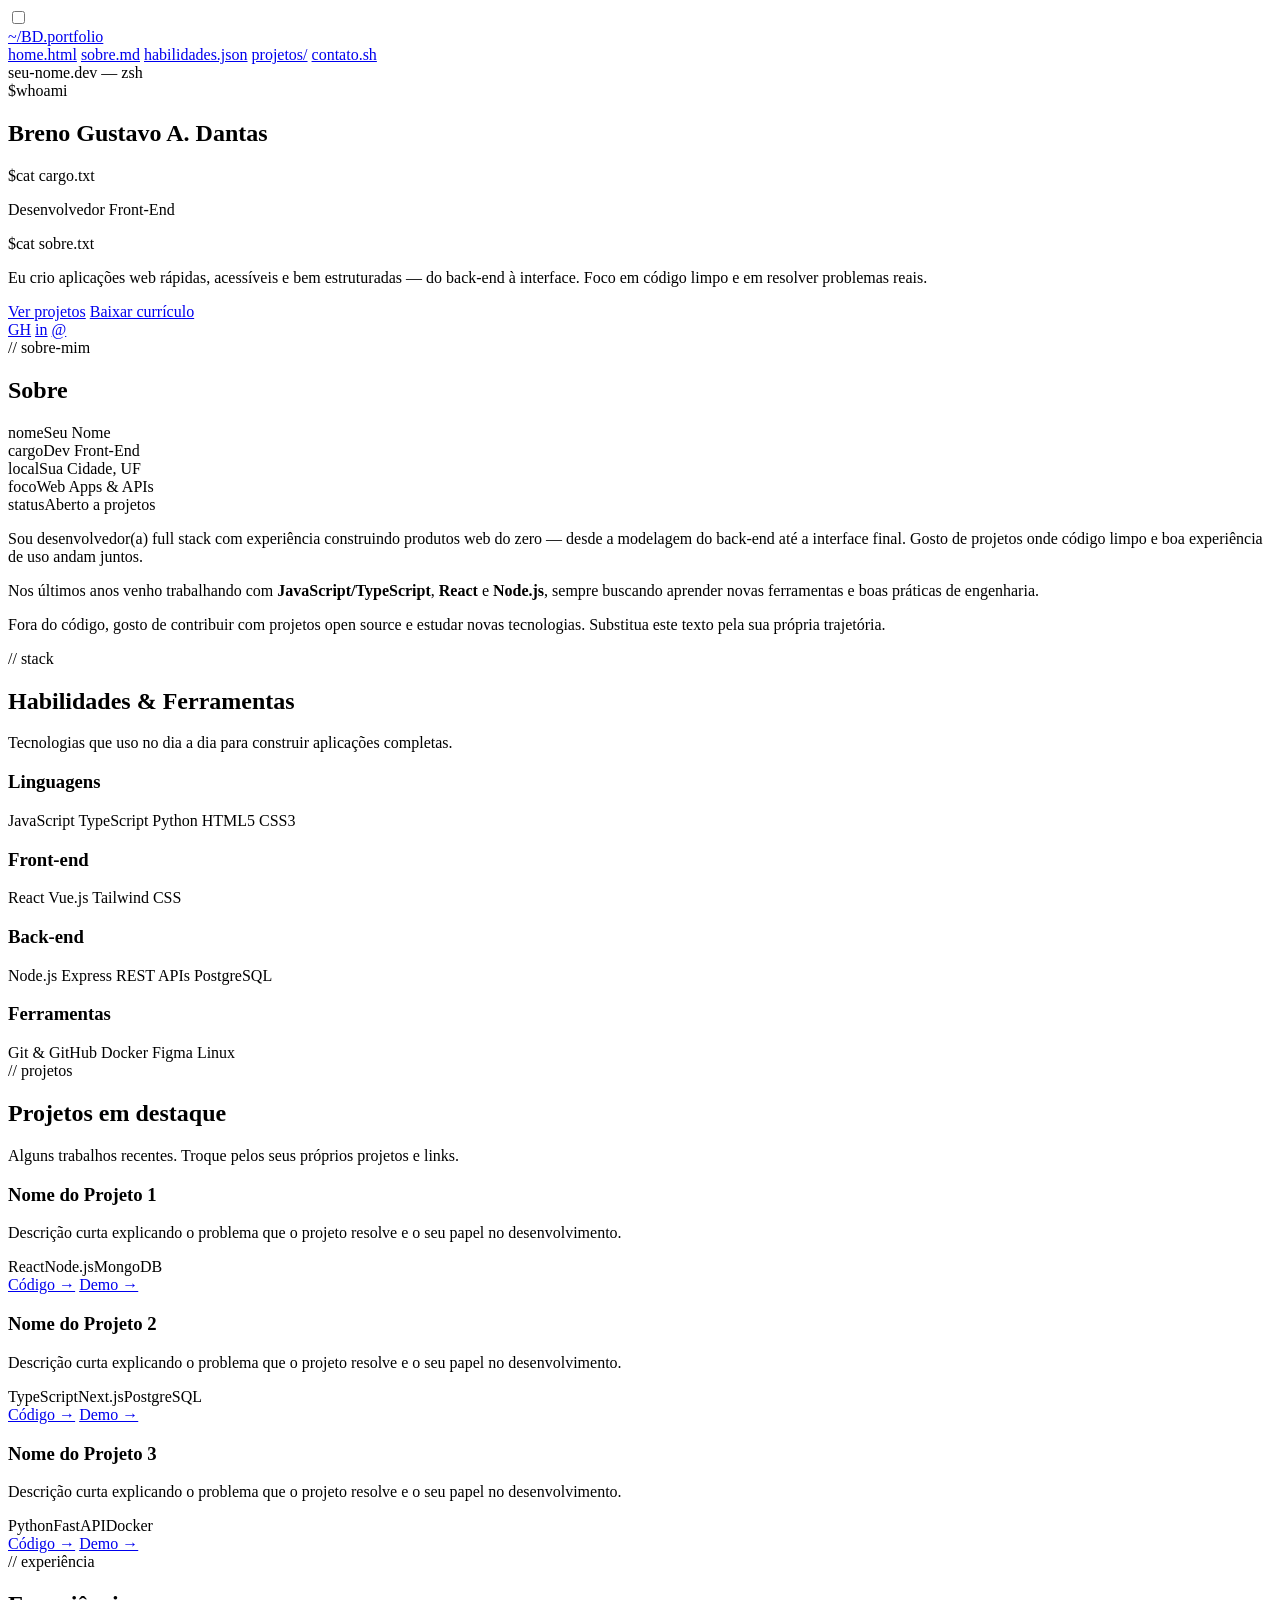
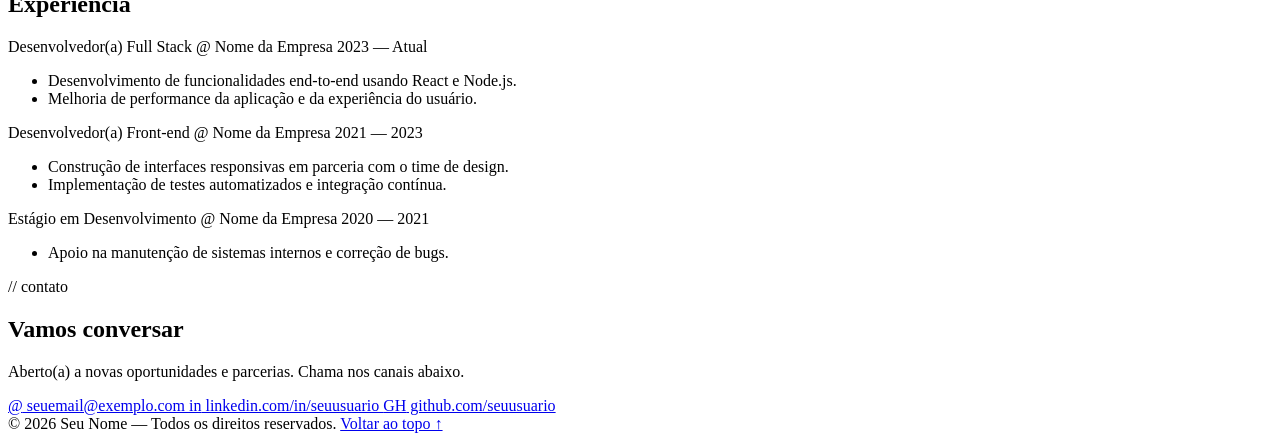
==== inicio/index.html @ 08639c5b "Initial commit" ====
<!DOCTYPE html>
<html lang="pt-BR">
<head>
<meta charset="UTF-8">
<meta name="viewport" content="width=device-width, initial-scale=1.0">
<meta name="theme-color" content="#0a0a0b">
<meta name="description" content="Portfólio profissional de desenvolvedor(a) full stack — projetos, habilidades e experiência.">
<title>Breno Dantas — Desenvolvedor Front-End | Portfólio</title>
<link rel="preconnect" href="https://fonts.googleapis.com">
<link rel="preconnect" href="https://fonts.gstatic.com" crossorigin>
<link href="https://fonts.googleapis.com/css2?family=JetBrains+Mono:wght@400;500;700&family=Manrope:wght@400;500;700;800&display=swap" rel="stylesheet">
<link rel="stylesheet" href="../css/style.css">
</head>
<body>

<!-- =========================================================
     COMO PERSONALIZAR ESTE PORTFÓLIO
     1) Troque textos como "Seu Nome", "seuemail@exemplo.com",
        "github.com/seuusuario" etc. pelos seus dados reais.
     2) Atualize os href="#" dos botões e links sociais.
     3) Edite/adicione projetos na seção #projetos.
     4) Edite a experiência na seção #experiencia.
     5) O visual (cores, fontes, espaçamentos) está em
        ../css/style.css
     ========================================================= -->

<!-- ===================== TOPO / NAVEGAÇÃO ===================== -->
<header class="topbar">
  <input type="checkbox" id="nav-toggle" class="nav-toggle-input">
  <div class="topbar-inner container">
    <a href="#home" class="logo">~/<span>BD.portfolio</span></a>

    <nav class="tabs" aria-label="Navegação principal">
      <a href="#home" class="active">home.html</a>
      <a href="#sobre">sobre.md</a>
      <a href="#habilidades">habilidades.json</a>
      <a href="#projetos">projetos/</a>
      <a href="#contato">contato.sh</a>
    </nav>

    <label for="nav-toggle" class="nav-toggle-label" aria-label="Abrir menu">
      <span></span><span></span><span></span>
    </label>
  </div>
</header>

<main>

  <!-- ===================== HERO ===================== -->
  <section id="home" class="hero container">
    <div class="terminal">
      <div class="terminal-bar">
        <span class="terminal-dot"></span>
        <span class="terminal-dot"></span>
        <span class="terminal-dot"></span>
        <span class="terminal-title">seu-nome.dev — zsh</span>
      </div>
      <div class="terminal-body">
        <div class="terminal-line"><span class="prompt">$</span><span>whoami</span></div>
        <h1 class="terminal-output-name">Breno Gustavo A. Dantas</h1>

        <div class="terminal-line"><span class="prompt">$</span><span>cat cargo.txt</span></div>
        <p class="terminal-output-role">Desenvolvedor Front-End</p>

        <div class="terminal-line"><span class="prompt">$</span><span>cat sobre.txt</span></div>
        <p class="terminal-output-desc">
          Eu crio aplicações web rápidas, acessíveis e bem estruturadas — do back-end à interface. Foco em código limpo e em resolver problemas reais.<span class="cursor" aria-hidden="true"></span>
        </p>
      </div>
    </div>

    <div class="hero-actions" style="justify-content:center;">
      <a href="#projetos" class="btn btn--primary">Ver projetos</a>
      <a href="#" class="btn btn--outline">Baixar currículo</a>
    </div>

    <div class="social-row" style="justify-content:center;">
      <a href="https://github.com/brenodantass" class="social-badge" aria-label="GitHub" target="_blank" rel="noopener">GH</a>
      <a href="https://linkedin.com/in/seuusuario" class="social-badge" aria-label="LinkedIn" target="_blank" rel="noopener">in</a>
      <a href="mailto:breno.dantas2000@gmail.com" class="social-badge" aria-label="E-mail">@</a>
    </div>
  </section>

  <!-- ===================== SOBRE ===================== -->
  <section id="sobre" class="container">
    <div class="section-head">
      <span class="eyebrow">// sobre-mim</span>
      <h2 class="section-title">Sobre</h2>
    </div>

    <div class="about-grid">
      <div class="profile-card">
        <div class="row"><span class="key">nome</span><span class="val">Seu Nome</span></div>
        <div class="row"><span class="key">cargo</span><span class="val">Dev Front-End</span></div>
        <div class="row"><span class="key">local</span><span class="val">Sua Cidade, UF</span></div>
        <div class="row"><span class="key">foco</span><span class="val">Web Apps & APIs</span></div>
        <div class="row"><span class="key">status</span><span class="val">Aberto a projetos</span></div>
      </div>

      <div class="about-text">
        <p>
          Sou desenvolvedor(a) full stack com experiência construindo produtos web do zero — desde a modelagem do back-end até a interface final. Gosto de projetos onde código limpo e boa experiência de uso andam juntos.
        </p>
        <p>
          Nos últimos anos venho trabalhando com <strong>JavaScript/TypeScript</strong>, <strong>React</strong> e <strong>Node.js</strong>, sempre buscando aprender novas ferramentas e boas práticas de engenharia.
        </p>
        <p>
          Fora do código, gosto de contribuir com projetos open source e estudar novas tecnologias. Substitua este texto pela sua própria trajetória.
        </p>
      </div>
    </div>
  </section>

  <!-- ===================== HABILIDADES ===================== -->
  <section id="habilidades" class="container">
    <div class="section-head">
      <span class="eyebrow">// stack</span>
      <h2 class="section-title">Habilidades &amp; Ferramentas</h2>
      <p class="section-sub">Tecnologias que uso no dia a dia para construir aplicações completas.</p>
    </div>

    <div class="skills-groups">
      <div class="skill-group">
        <h3>Linguagens</h3>
        <div class="tag-list">
          <span class="tag">JavaScript</span>
          <span class="tag">TypeScript</span>
          <span class="tag">Python</span>
          <span class="tag">HTML5</span>
          <span class="tag">CSS3</span>
        </div>
      </div>

      <div class="skill-group">
        <h3>Front-end</h3>
        <div class="tag-list">
          <span class="tag">React</span>
          <span class="tag">Vue.js</span>
          <span class="tag">Tailwind CSS</span>
        </div>
      </div>

      <div class="skill-group">
        <h3>Back-end</h3>
        <div class="tag-list">
          <span class="tag">Node.js</span>
          <span class="tag">Express</span>
          <span class="tag">REST APIs</span>
          <span class="tag">PostgreSQL</span>
        </div>
      </div>

      <div class="skill-group">
        <h3>Ferramentas</h3>
        <div class="tag-list">
          <span class="tag">Git &amp; GitHub</span>
          <span class="tag">Docker</span>
          <span class="tag">Figma</span>
          <span class="tag">Linux</span>
        </div>
      </div>
    </div>
  </section>

  <!-- ===================== PROJETOS ===================== -->
  <section id="projetos" class="container">
    <div class="section-head">
      <span class="eyebrow">// projetos</span>
      <h2 class="section-title">Projetos em destaque</h2>
      <p class="section-sub">Alguns trabalhos recentes. Troque pelos seus próprios projetos e links.</p>
    </div>

    <div class="project-grid">
      <div class="project-card">
        <h3>Nome do Projeto 1</h3>
        <p>Descrição curta explicando o problema que o projeto resolve e o seu papel no desenvolvimento.</p>
        <div class="project-tags">
          <span>React</span><span>Node.js</span><span>MongoDB</span>
        </div>
        <div class="project-links">
          <a href="#" target="_blank" rel="noopener">Código →</a>
          <a href="#" target="_blank" rel="noopener">Demo →</a>
        </div>
      </div>

      <div class="project-card">
        <h3>Nome do Projeto 2</h3>
        <p>Descrição curta explicando o problema que o projeto resolve e o seu papel no desenvolvimento.</p>
        <div class="project-tags">
          <span>TypeScript</span><span>Next.js</span><span>PostgreSQL</span>
        </div>
        <div class="project-links">
          <a href="#" target="_blank" rel="noopener">Código →</a>
          <a href="#" target="_blank" rel="noopener">Demo →</a>
        </div>
      </div>

      <div class="project-card">
        <h3>Nome do Projeto 3</h3>
        <p>Descrição curta explicando o problema que o projeto resolve e o seu papel no desenvolvimento.</p>
        <div class="project-tags">
          <span>Python</span><span>FastAPI</span><span>Docker</span>
        </div>
        <div class="project-links">
          <a href="#" target="_blank" rel="noopener">Código →</a>
          <a href="#" target="_blank" rel="noopener">Demo →</a>
        </div>
      </div>
    </div>
  </section>

  <!-- ===================== EXPERIÊNCIA ===================== -->
  <section id="experiencia" class="container">
    <div class="section-head">
      <span class="eyebrow">// experiência</span>
      <h2 class="section-title">Experiência</h2>
    </div>

    <div class="exp-list">
      <div class="exp-item">
        <div class="exp-header">
          <span class="exp-role">Desenvolvedor(a) Full Stack <span class="exp-company">@ Nome da Empresa</span></span>
          <span class="exp-date">2023 — Atual</span>
        </div>
        <ul>
          <li>Desenvolvimento de funcionalidades end-to-end usando React e Node.js.</li>
          <li>Melhoria de performance da aplicação e da experiência do usuário.</li>
        </ul>
      </div>

      <div class="exp-item">
        <div class="exp-header">
          <span class="exp-role">Desenvolvedor(a) Front-end <span class="exp-company">@ Nome da Empresa</span></span>
          <span class="exp-date">2021 — 2023</span>
        </div>
        <ul>
          <li>Construção de interfaces responsivas em parceria com o time de design.</li>
          <li>Implementação de testes automatizados e integração contínua.</li>
        </ul>
      </div>

      <div class="exp-item">
        <div class="exp-header">
          <span class="exp-role">Estágio em Desenvolvimento <span class="exp-company">@ Nome da Empresa</span></span>
          <span class="exp-date">2020 — 2021</span>
        </div>
        <ul>
          <li>Apoio na manutenção de sistemas internos e correção de bugs.</li>
        </ul>
      </div>
    </div>
  </section>

  <!-- ===================== CONTATO ===================== -->
  <section id="contato" class="container contact">
    <div class="section-head">
      <span class="eyebrow">// contato</span>
      <h2 class="section-title">Vamos conversar</h2>
      <p class="section-sub">Aberto(a) a novas oportunidades e parcerias. Chama nos canais abaixo.</p>
    </div>

    <div class="contact-links">
      <a href="mailto:seuemail@exemplo.com" class="contact-card">
        <span class="mono-badge">@</span> seuemail@exemplo.com
      </a>
      <a href="https://linkedin.com/in/seuusuario" class="contact-card" target="_blank" rel="noopener">
        <span class="mono-badge">in</span> linkedin.com/in/seuusuario
      </a>
      <a href="https://github.com/seuusuario" class="contact-card" target="_blank" rel="noopener">
        <span class="mono-badge">GH</span> github.com/seuusuario
      </a>
    </div>
  </section>

</main>

<!-- ===================== FOOTER ===================== -->
<footer>
  <div class="container footer-inner">
    <span>© 2026 Seu Nome — Todos os direitos reservados.</span>
    <a href="#home">Voltar ao topo ↑</a>
  </div>
</footer>

</body>
</html>
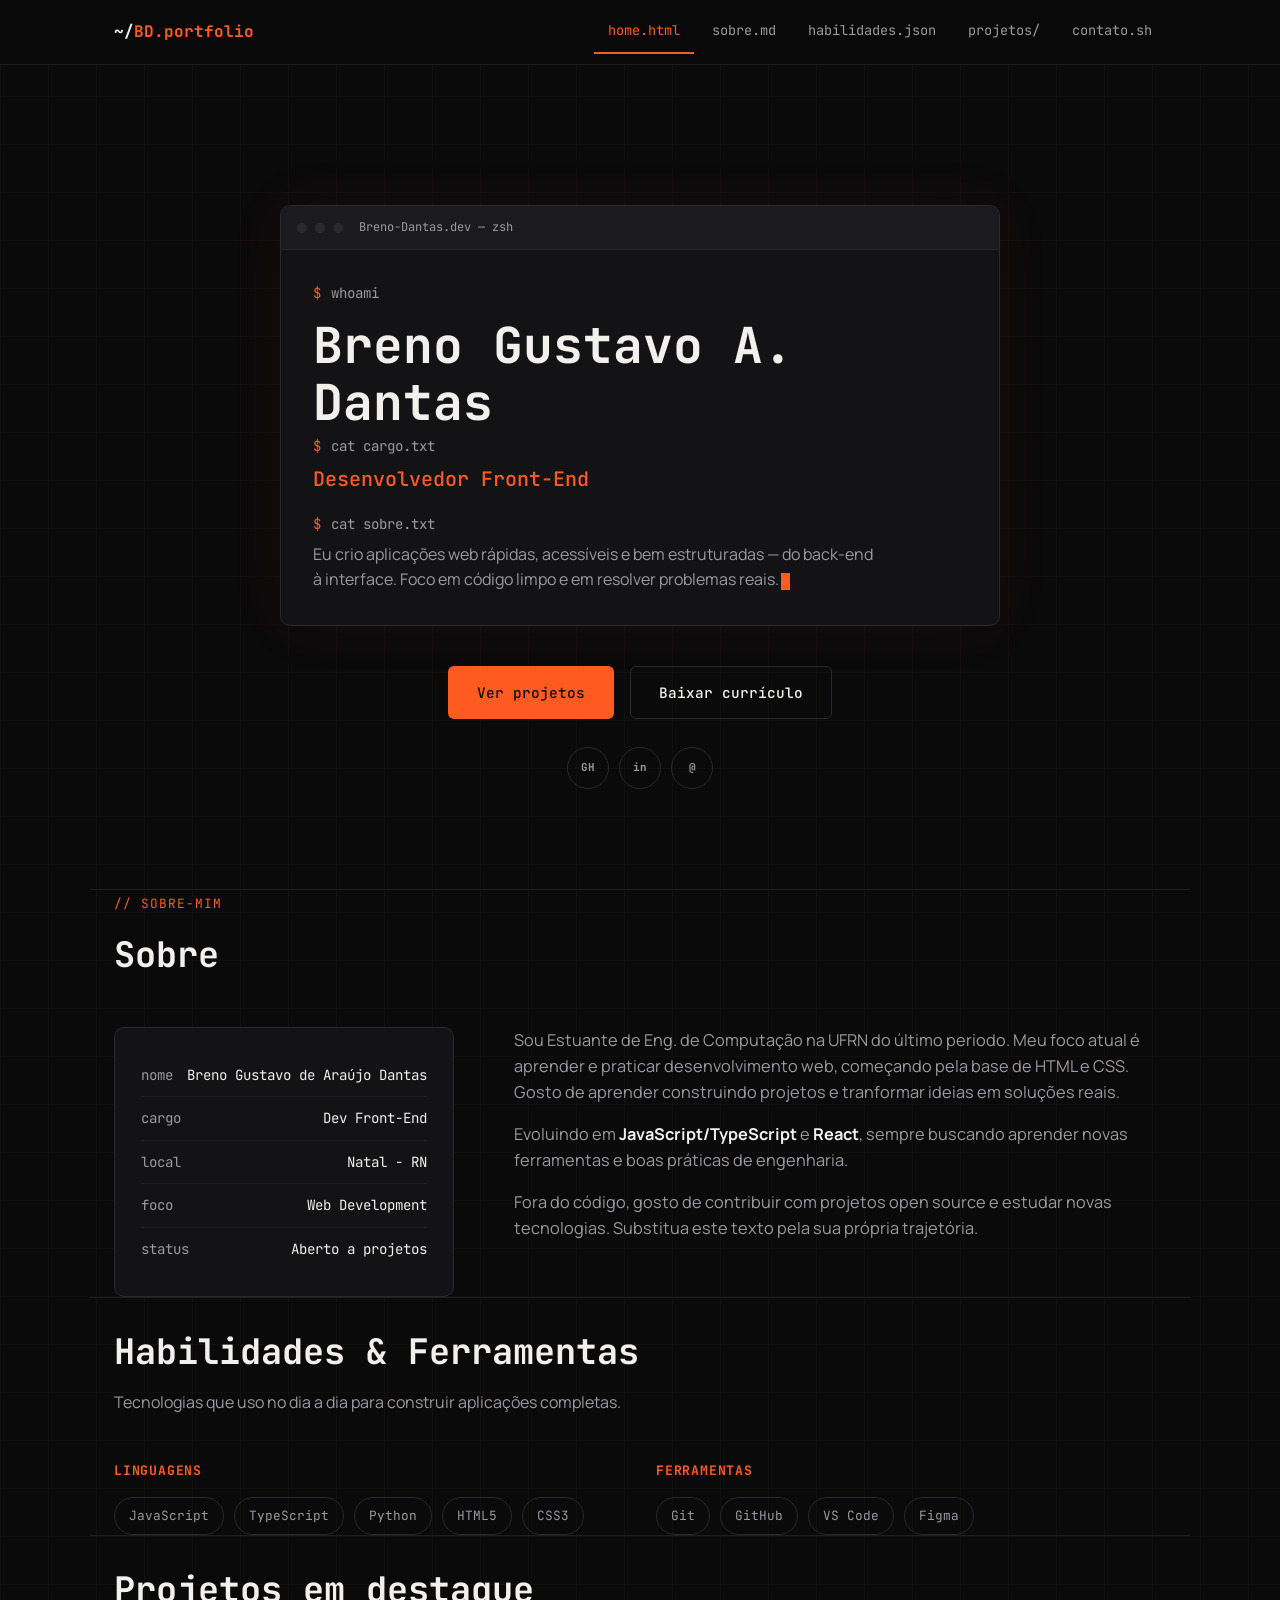
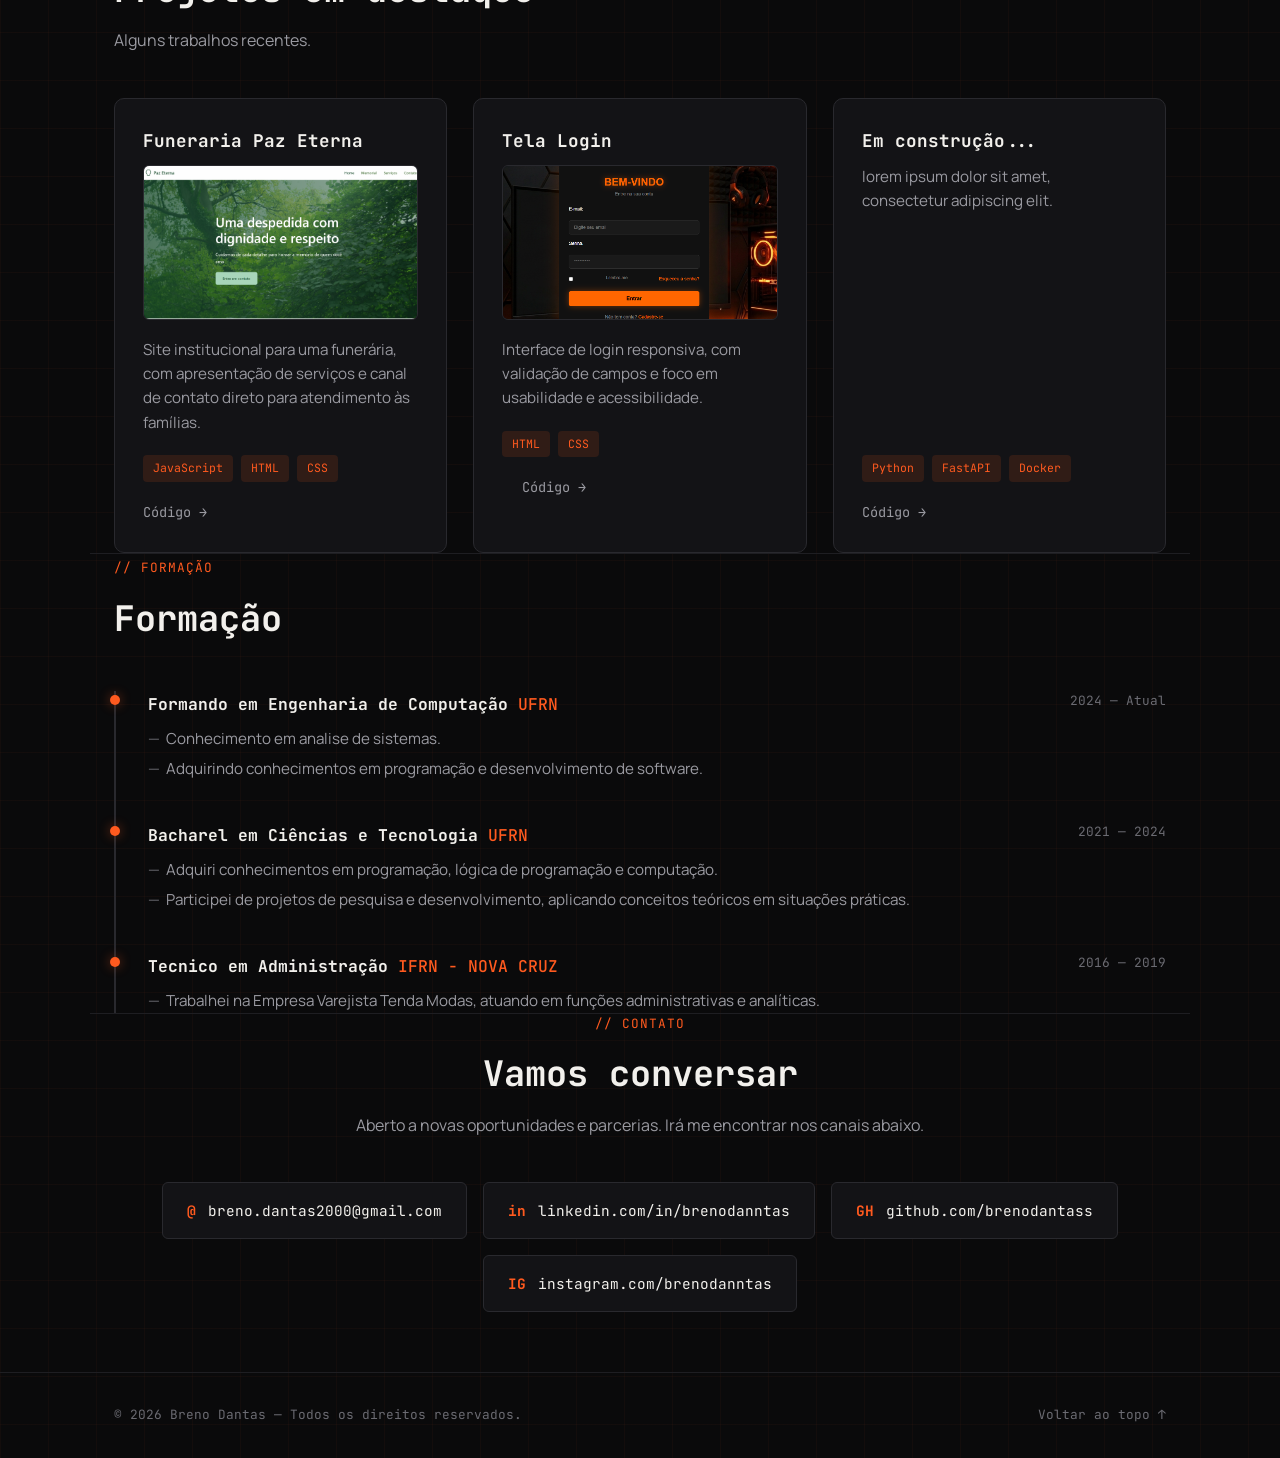
==== commit 1abdb3f5: "add" ====
--- a/inicio/index.html
+++ b/inicio/index.html
@@ -9,22 +9,11 @@
 <link rel="preconnect" href="https://fonts.googleapis.com">
 <link rel="preconnect" href="https://fonts.gstatic.com" crossorigin>
 <link href="https://fonts.googleapis.com/css2?family=JetBrains+Mono:wght@400;500;700&family=Manrope:wght@400;500;700;800&display=swap" rel="stylesheet">
-<link rel="stylesheet" href="../css/style.css">
+<link rel="stylesheet" href="../estilos/style.css">
 </head>
 <body>
 
-<!-- =========================================================
-     COMO PERSONALIZAR ESTE PORTFÓLIO
-     1) Troque textos como "Seu Nome", "seuemail@exemplo.com",
-        "github.com/seuusuario" etc. pelos seus dados reais.
-     2) Atualize os href="#" dos botões e links sociais.
-     3) Edite/adicione projetos na seção #projetos.
-     4) Edite a experiência na seção #experiencia.
-     5) O visual (cores, fontes, espaçamentos) está em
-        ../css/style.css
-     ========================================================= -->
-
-<!-- ===================== TOPO / NAVEGAÇÃO ===================== -->
+
 <header class="topbar">
   <input type="checkbox" id="nav-toggle" class="nav-toggle-input">
   <div class="topbar-inner container">
@@ -53,7 +42,7 @@
         <span class="terminal-dot"></span>
         <span class="terminal-dot"></span>
         <span class="terminal-dot"></span>
-        <span class="terminal-title">seu-nome.dev — zsh</span>
+        <span class="terminal-title">Breno-Dantas.dev — zsh</span>
       </div>
       <div class="terminal-body">
         <div class="terminal-line"><span class="prompt">$</span><span>whoami</span></div>
@@ -76,7 +65,7 @@
 
     <div class="social-row" style="justify-content:center;">
       <a href="https://github.com/brenodantass" class="social-badge" aria-label="GitHub" target="_blank" rel="noopener">GH</a>
-      <a href="https://linkedin.com/in/seuusuario" class="social-badge" aria-label="LinkedIn" target="_blank" rel="noopener">in</a>
+      <a href="https://linkedin.com/in/brenodanntas" class="social-badge" aria-label="LinkedIn" target="_blank" rel="noopener">in</a>
       <a href="mailto:breno.dantas2000@gmail.com" class="social-badge" aria-label="E-mail">@</a>
     </div>
   </section>
@@ -90,19 +79,19 @@
 
     <div class="about-grid">
       <div class="profile-card">
-        <div class="row"><span class="key">nome</span><span class="val">Seu Nome</span></div>
+        <div class="row"><span class="key">nome</span><span class="val">Breno Gustavo de Araújo Dantas</span></div>
         <div class="row"><span class="key">cargo</span><span class="val">Dev Front-End</span></div>
-        <div class="row"><span class="key">local</span><span class="val">Sua Cidade, UF</span></div>
-        <div class="row"><span class="key">foco</span><span class="val">Web Apps & APIs</span></div>
+        <div class="row"><span class="key">local</span><span class="val">Natal - RN</span></div>
+        <div class="row"><span class="key">foco</span><span class="val">Web Development</span></div>
         <div class="row"><span class="key">status</span><span class="val">Aberto a projetos</span></div>
       </div>
 
       <div class="about-text">
         <p>
-          Sou desenvolvedor(a) full stack com experiência construindo produtos web do zero — desde a modelagem do back-end até a interface final. Gosto de projetos onde código limpo e boa experiência de uso andam juntos.
+          Sou Estuante de Eng. de Computação na UFRN do último periodo. Meu foco atual é aprender e praticar desenvolvimento web, começando pela base de HTML e CSS. Gosto de aprender construindo projetos e tranformar ideias em soluções reais.
         </p>
         <p>
-          Nos últimos anos venho trabalhando com <strong>JavaScript/TypeScript</strong>, <strong>React</strong> e <strong>Node.js</strong>, sempre buscando aprender novas ferramentas e boas práticas de engenharia.
+          Evoluindo em  <strong>JavaScript/TypeScript</strong> e <strong> React</strong>, sempre buscando aprender novas ferramentas e boas práticas de engenharia.
         </p>
         <p>
           Fora do código, gosto de contribuir com projetos open source e estudar novas tecnologias. Substitua este texto pela sua própria trajetória.
@@ -114,7 +103,7 @@
   <!-- ===================== HABILIDADES ===================== -->
   <section id="habilidades" class="container">
     <div class="section-head">
-      <span class="eyebrow">// stack</span>
+      <span class="eyebrow">  </span>
       <h2 class="section-title">Habilidades &amp; Ferramentas</h2>
       <p class="section-sub">Tecnologias que uso no dia a dia para construir aplicações completas.</p>
     </div>
@@ -131,32 +120,16 @@
         </div>
       </div>
 
-      <div class="skill-group">
-        <h3>Front-end</h3>
-        <div class="tag-list">
-          <span class="tag">React</span>
-          <span class="tag">Vue.js</span>
-          <span class="tag">Tailwind CSS</span>
-        </div>
-      </div>
-
-      <div class="skill-group">
-        <h3>Back-end</h3>
-        <div class="tag-list">
-          <span class="tag">Node.js</span>
-          <span class="tag">Express</span>
-          <span class="tag">REST APIs</span>
-          <span class="tag">PostgreSQL</span>
-        </div>
-      </div>
+    
 
       <div class="skill-group">
         <h3>Ferramentas</h3>
         <div class="tag-list">
-          <span class="tag">Git &amp; GitHub</span>
-          <span class="tag">Docker</span>
+          <span class="tag">Git</span>
+          <span class="tag">GitHub</span>
+          <span class="tag">VS Code</span>
           <span class="tag">Figma</span>
-          <span class="tag">Linux</span>
+          
         </div>
       </div>
     </div>
@@ -165,45 +138,52 @@
   <!-- ===================== PROJETOS ===================== -->
   <section id="projetos" class="container">
     <div class="section-head">
-      <span class="eyebrow">// projetos</span>
+      <span class="eyebrow"> </span>
       <h2 class="section-title">Projetos em destaque</h2>
-      <p class="section-sub">Alguns trabalhos recentes. Troque pelos seus próprios projetos e links.</p>
+      <p class="section-sub">Alguns trabalhos recentes.</p>
     </div>
 
     <div class="project-grid">
       <div class="project-card">
-        <h3>Nome do Projeto 1</h3>
-        <p>Descrição curta explicando o problema que o projeto resolve e o seu papel no desenvolvimento.</p>
+        <h3>Funeraria Paz Eterna</h3>
+        <div class="project-media">
+        <img src="../imagens/print-fun.png" alt="Captura de tela do Projeto 1" loading="lazy">
+        </div>
+        <p>Site institucional para uma funerária, com apresentação de serviços e canal de contato direto para atendimento às famílias.</p>
         <div class="project-tags">
-          <span>React</span><span>Node.js</span><span>MongoDB</span>
+          <span>JavaScript</span><span>HTML</span><span>CSS</span>
+        </div>
+        <div class="project-links">
+          <a href="https://github.com/brenodantass/Funeraria" target="_blank" rel="noopener">Código →</a>
+
+        </div>
+      </div>
+
+      <div class="project-card">
+        <a href="https://brenodantass.github.io/login/" target="_blank">
+          <h3>Tela Login</h3>
+          <div class="project-media">
+            <img src="../imagens/print-login.png" alt="Captura de tela do Projeto 2" loading="lazy">
+          </div>
+          <p>Interface de login responsiva, com validação de campos e foco em usabilidade e acessibilidade.</p>
+          <div class="project-tags">
+            <span>HTML</span><span>CSS</span>
+          </div>
+          <div class="project-links">
+            <a href="https://github.com/brenodantass/login" target="_blank" rel="noopener">Código →</a>
+          </div>
+        </a>
+      </div>
+
+      <div class="project-card">
+        <h3>Em construção...</h3>
+        <p>lorem ipsum dolor sit amet, consectetur adipiscing elit.</p>
+        <div class="project-tags">
+          <span>Python</span><span>FastAPI</span><span>Docker</span>
         </div>
         <div class="project-links">
           <a href="#" target="_blank" rel="noopener">Código →</a>
-          <a href="#" target="_blank" rel="noopener">Demo →</a>
-        </div>
-      </div>
-
-      <div class="project-card">
-        <h3>Nome do Projeto 2</h3>
-        <p>Descrição curta explicando o problema que o projeto resolve e o seu papel no desenvolvimento.</p>
-        <div class="project-tags">
-          <span>TypeScript</span><span>Next.js</span><span>PostgreSQL</span>
-        </div>
-        <div class="project-links">
-          <a href="#" target="_blank" rel="noopener">Código →</a>
-          <a href="#" target="_blank" rel="noopener">Demo →</a>
-        </div>
-      </div>
-
-      <div class="project-card">
-        <h3>Nome do Projeto 3</h3>
-        <p>Descrição curta explicando o problema que o projeto resolve e o seu papel no desenvolvimento.</p>
-        <div class="project-tags">
-          <span>Python</span><span>FastAPI</span><span>Docker</span>
-        </div>
-        <div class="project-links">
-          <a href="#" target="_blank" rel="noopener">Código →</a>
-          <a href="#" target="_blank" rel="noopener">Demo →</a>
+        
         </div>
       </div>
     </div>
@@ -212,40 +192,40 @@
   <!-- ===================== EXPERIÊNCIA ===================== -->
   <section id="experiencia" class="container">
     <div class="section-head">
-      <span class="eyebrow">// experiência</span>
-      <h2 class="section-title">Experiência</h2>
+      <span class="eyebrow">// Formação </span>
+      <h2 class="section-title">Formação</h2>
     </div>
 
     <div class="exp-list">
       <div class="exp-item">
         <div class="exp-header">
-          <span class="exp-role">Desenvolvedor(a) Full Stack <span class="exp-company">@ Nome da Empresa</span></span>
-          <span class="exp-date">2023 — Atual</span>
+          <span class="exp-role">Formando em Engenharia de Computação <span class="exp-company">UFRN</span></span>
+          <span class="exp-date">2024 — Atual</span>
         </div>
         <ul>
-          <li>Desenvolvimento de funcionalidades end-to-end usando React e Node.js.</li>
-          <li>Melhoria de performance da aplicação e da experiência do usuário.</li>
+          <li>Conhecimento em analise de sistemas.</li>
+          <li>Adquirindo conhecimentos em programação e desenvolvimento de software.</li>
         </ul>
       </div>
 
       <div class="exp-item">
         <div class="exp-header">
-          <span class="exp-role">Desenvolvedor(a) Front-end <span class="exp-company">@ Nome da Empresa</span></span>
-          <span class="exp-date">2021 — 2023</span>
+          <span class="exp-role">Bacharel em Ciências e Tecnologia <span class="exp-company">UFRN</span></span>
+          <span class="exp-date">2021 — 2024</span>
         </div>
         <ul>
-          <li>Construção de interfaces responsivas em parceria com o time de design.</li>
-          <li>Implementação de testes automatizados e integração contínua.</li>
+          <li>Adquiri conhecimentos em programação, lógica de programação e computação.</li>
+          <li>Participei de projetos de pesquisa e desenvolvimento, aplicando conceitos teóricos em situações práticas.</li>
         </ul>
       </div>
 
       <div class="exp-item">
         <div class="exp-header">
-          <span class="exp-role">Estágio em Desenvolvimento <span class="exp-company">@ Nome da Empresa</span></span>
-          <span class="exp-date">2020 — 2021</span>
+          <span class="exp-role">Tecnico em Administração <span class="exp-company"> IFRN - NOVA CRUZ</span></span>
+          <span class="exp-date">2016 — 2019</span>
         </div>
         <ul>
-          <li>Apoio na manutenção de sistemas internos e correção de bugs.</li>
+          <li>Trabalhei na Empresa Varejista Tenda Modas, atuando em funções administrativas e analíticas.</li>
         </ul>
       </div>
     </div>
@@ -256,18 +236,21 @@
     <div class="section-head">
       <span class="eyebrow">// contato</span>
       <h2 class="section-title">Vamos conversar</h2>
-      <p class="section-sub">Aberto(a) a novas oportunidades e parcerias. Chama nos canais abaixo.</p>
+      <p class="section-sub">Aberto a novas oportunidades e parcerias. Irá me encontrar nos canais abaixo.</p>
     </div>
 
     <div class="contact-links">
-      <a href="mailto:seuemail@exemplo.com" class="contact-card">
-        <span class="mono-badge">@</span> seuemail@exemplo.com
-      </a>
-      <a href="https://linkedin.com/in/seuusuario" class="contact-card" target="_blank" rel="noopener">
-        <span class="mono-badge">in</span> linkedin.com/in/seuusuario
-      </a>
-      <a href="https://github.com/seuusuario" class="contact-card" target="_blank" rel="noopener">
-        <span class="mono-badge">GH</span> github.com/seuusuario
+      <a href="breno.dantas2000@gmail.com" class="contact-card">
+        <span class="mono-badge">@</span> breno.dantas2000@gmail.com
+      </a>
+      <a href="https://linkedin.com/in/brenodanntas" class="contact-card" target="_blank" rel="noopener">
+        <span class="mono-badge">in</span> linkedin.com/in/brenodanntas
+      </a>
+      <a href="https://github.com/brenodantass" class="contact-card" target="_blank" rel="noopener">
+        <span class="mono-badge">GH</span> github.com/brenodantass
+      </a>
+      <a href="https://instagram.com/brenodanntas" class="contact-card" target="_blank" rel="noopener">
+        <span class="mono-badge">IG</span> instagram.com/brenodanntas
       </a>
     </div>
   </section>
@@ -277,7 +260,7 @@
 <!-- ===================== FOOTER ===================== -->
 <footer>
   <div class="container footer-inner">
-    <span>© 2026 Seu Nome — Todos os direitos reservados.</span>
+    <span>© 2026 Breno Dantas — Todos os direitos reservados.</span>
     <a href="#home">Voltar ao topo ↑</a>
   </div>
 </footer>
--- a/estilos/style.css
+++ b/estilos/style.css
@@ -0,0 +1,547 @@
+
+/* ---------- Reset & base ---------- */
+* { box-sizing: border-box; margin: 0; padding: 0; }
+
+:root {
+  --bg: #0a0a0b;
+  --bg-elev: #131316;
+  --bg-elev-2: #1b1b1f;
+  --border: #29292e;
+  --border-soft: #1e1e22;
+  --text: #f2f0ec;
+  --text-dim: #9a9aa1;
+  --text-faint: #6b6b72;
+  --orange: #ff5a1f;
+  --orange-bright: #ff8145;
+  --orange-soft: rgba(255, 90, 31, 0.12);
+  --orange-glow: rgba(255, 90, 31, 0.45);
+  --radius: 10px;
+  --radius-sm: 6px;
+  --font-mono: 'JetBrains Mono', 'Fira Code', ui-monospace, SFMono-Regular, monospace;
+  --font-sans: 'Manrope', -apple-system, BlinkMacSystemFont, 'Segoe UI', sans-serif;
+  --container: 1100px;
+}
+
+html { scroll-behavior: smooth; }
+
+body {
+  background: var(--bg);
+  color: var(--text);
+  font-family: var(--font-sans);
+  line-height: 1.6;
+  -webkit-font-smoothing: antialiased;
+  background-image:
+    linear-gradient(rgba(255, 90, 31, 0.035) 1px, transparent 1px),
+    linear-gradient(90deg, rgba(255, 90, 31, 0.035) 1px, transparent 1px);
+  background-size: 48px 48px;
+}
+
+::selection { background: var(--orange); color: var(--bg); }
+
+a { color: inherit; text-decoration: none; }
+ul { list-style: none; }
+img { max-width: 100%; display: block; }
+button { font: inherit; cursor: pointer; }
+
+:focus-visible {
+  outline: 2px solid var(--orange);
+  outline-offset: 3px;
+}
+
+.container {
+  max-width: var(--container);
+  margin: 0 auto;
+  padding: 0 24px;
+}
+
+/* ---------- Tipografia utilitária ---------- */
+.eyebrow {
+  font-family: var(--font-mono);
+  font-size: 0.8rem;
+  letter-spacing: 0.08em;
+  text-transform: uppercase;
+  color: var(--orange);
+  display: inline-block;
+  margin-bottom: 12px;
+}
+
+.section-title {
+  font-family: var(--font-mono);
+  font-weight: 700;
+  font-size: clamp(1.5rem, 3vw, 2.2rem);
+  color: var(--text);
+  margin-bottom: 10px;
+}
+
+.section-sub {
+  color: var(--text-dim);
+  max-width: 60ch;
+  font-size: 1rem;
+}
+
+.section-head { margin-bottom: 44px; }
+
+section {
+  padding: 100px 0;
+  border-top: 1px solid var(--border-soft);
+}
+
+/* ---------- Botões ---------- */
+.btn {
+  display: inline-flex;
+  align-items: center;
+  gap: 8px;
+  padding: 14px 28px;
+  border-radius: var(--radius-sm);
+  font-family: var(--font-mono);
+  font-size: 0.9rem;
+  font-weight: 500;
+  border: 1px solid transparent;
+  transition: transform 0.2s ease, box-shadow 0.2s ease, border-color 0.2s ease, background 0.2s ease, color 0.2s ease;
+}
+
+.btn--primary { background: var(--orange); color: var(--bg); }
+.btn--primary:hover {
+  background: var(--orange-bright);
+  box-shadow: 0 0 24px var(--orange-glow);
+  transform: translateY(-2px);
+}
+
+.btn--outline { border-color: var(--border); color: var(--text); }
+.btn--outline:hover { border-color: var(--orange); color: var(--orange); }
+
+/* ---------- Topbar / navegação estilo "abas de editor" ---------- */
+.nav-toggle-input { display: none; }
+
+.topbar {
+  position: sticky;
+  top: 0;
+  z-index: 50;
+  background: rgba(10, 10, 11, 0.85);
+  backdrop-filter: blur(8px);
+  border-bottom: 1px solid var(--border-soft);
+}
+
+.topbar-inner {
+  display: flex;
+  align-items: center;
+  justify-content: space-between;
+  height: 64px;
+  position: relative;
+}
+
+.logo {
+  font-family: var(--font-mono);
+  font-weight: 700;
+  font-size: 1rem;
+  color: var(--text);
+  white-space: nowrap;
+}
+.logo span { color: var(--orange); }
+
+nav.tabs {
+  display: flex;
+  gap: 4px;
+  overflow-x: auto;
+}
+
+.tabs a {
+  font-family: var(--font-mono);
+  font-size: 0.85rem;
+  color: var(--text-dim);
+  padding: 10px 14px;
+  border-bottom: 2px solid transparent;
+  white-space: nowrap;
+  transition: color 0.2s, border-color 0.2s;
+}
+.tabs a:hover, .tabs a.active { color: var(--orange); border-bottom-color: var(--orange); }
+
+.nav-toggle-label {
+  display: none;
+  flex-direction: column;
+  gap: 5px;
+  cursor: pointer;
+  padding: 8px;
+}
+.nav-toggle-label span {
+  width: 22px;
+  height: 2px;
+  background: var(--text);
+  display: block;
+  transition: transform 0.25s ease, opacity 0.25s ease;
+}
+
+/* ---------- Hero: janela de terminal ---------- */
+.hero { padding: 140px 0 100px; border-top: none; }
+
+.terminal {
+  max-width: 720px;
+  margin: 0 auto;
+  background: var(--bg-elev);
+  border: 1px solid var(--border);
+  border-radius: var(--radius);
+  overflow: hidden;
+  box-shadow: 0 0 60px rgba(255, 90, 31, 0.06);
+  animation: fadeUp 0.7s ease both;
+}
+
+.terminal-bar {
+  display: flex;
+  align-items: center;
+  gap: 8px;
+  padding: 12px 16px;
+  background: var(--bg-elev-2);
+  border-bottom: 1px solid var(--border);
+}
+.terminal-dot { width: 10px; height: 10px; border-radius: 50%; background: var(--border); }
+.terminal-title {
+  font-family: var(--font-mono);
+  font-size: 0.75rem;
+  color: var(--text-dim);
+  margin-left: 8px;
+}
+
+.terminal-body { padding: 32px; }
+
+.terminal-line {
+  display: flex;
+  gap: 10px;
+  font-family: var(--font-mono);
+  font-size: 0.88rem;
+  color: var(--text-dim);
+  margin-bottom: 6px;
+}
+.terminal-line .prompt { color: var(--orange); }
+
+.terminal-output-name {
+  font-family: var(--font-mono);
+  font-weight: 700;
+  font-size: clamp(2rem, 5vw, 3.1rem);
+  color: var(--text);
+  margin: 12px 0 4px;
+  line-height: 1.15;
+}
+
+.terminal-output-role {
+  font-family: var(--font-mono);
+  font-weight: 500;
+  font-size: clamp(1rem, 2vw, 1.25rem);
+  color: var(--orange);
+  margin-bottom: 18px;
+}
+
+.terminal-output-desc {
+  color: var(--text-dim);
+  font-size: 1rem;
+  max-width: 56ch;
+}
+
+.cursor {
+  display: inline-block;
+  width: 9px;
+  height: 1.1em;
+  background: var(--orange);
+  vertical-align: text-bottom;
+  animation: blink 1s steps(1) infinite;
+  margin-left: 2px;
+}
+
+.hero-actions {
+  display: flex;
+  flex-wrap: wrap;
+  gap: 16px;
+  margin-top: 40px;
+  animation: fadeUp 0.7s ease 0.15s both;
+}
+
+.social-row {
+  display: flex;
+  gap: 10px;
+  margin-top: 28px;
+  animation: fadeUp 0.7s ease 0.3s both;
+}
+
+.social-badge {
+  width: 42px;
+  height: 42px;
+  border: 1px solid var(--border);
+  border-radius: 50%;
+  display: flex;
+  align-items: center;
+  justify-content: center;
+  font-family: var(--font-mono);
+  font-size: 0.68rem;
+  font-weight: 700;
+  color: var(--text-dim);
+  transition: all 0.2s ease;
+}
+.social-badge:hover {
+  border-color: var(--orange);
+  color: var(--orange);
+  box-shadow: 0 0 16px var(--orange-glow);
+}
+
+/* ---------- Sobre ---------- */
+.about-grid {
+  display: grid;
+  grid-template-columns: 340px 1fr;
+  gap: 60px;
+  align-items: start;
+}
+
+.profile-card {
+  background: var(--bg-elev);
+  border: 1px solid var(--border);
+  border-radius: var(--radius);
+  padding: 26px;
+  font-family: var(--font-mono);
+  font-size: 0.88rem;
+}
+.profile-card .row {
+  display: flex;
+  justify-content: space-between;
+  gap: 12px;
+  padding: 10px 0;
+  border-bottom: 1px solid var(--border-soft);
+}
+.profile-card .row:last-child { border-bottom: none; }
+.profile-card .key { color: var(--text-dim); }
+.profile-card .val { color: var(--text); text-align: right; }
+
+.about-text p { color: var(--text-dim); margin-bottom: 16px; font-size: 1.02rem; }
+.about-text p:last-child { margin-bottom: 0; }
+.about-text strong { color: var(--text); font-weight: 700; }
+
+/* ---------- Habilidades ---------- */
+.skills-groups {
+  display: grid;
+  grid-template-columns: repeat(auto-fit, minmax(230px, 1fr));
+  gap: 32px;
+}
+
+.skill-group h3 {
+  font-family: var(--font-mono);
+  font-size: 0.82rem;
+  text-transform: uppercase;
+  letter-spacing: 0.06em;
+  color: var(--orange);
+  margin-bottom: 16px;
+}
+
+.tag-list { display: flex; flex-wrap: wrap; gap: 10px; }
+
+.tag {
+  font-family: var(--font-mono);
+  font-size: 0.8rem;
+  padding: 8px 14px;
+  border: 1px solid var(--border);
+  border-radius: 999px;
+  color: var(--text-dim);
+  transition: all 0.2s ease;
+}
+.tag:hover { border-color: var(--orange); color: var(--orange); background: var(--orange-soft); }
+
+/* ---------- Projetos ---------- */
+.project-grid {
+  display: grid;
+  grid-template-columns: repeat(auto-fit, minmax(300px, 1fr));
+  gap: 26px;
+}
+
+.project-card {
+  background: var(--bg-elev);
+  border: 1px solid var(--border);
+  border-radius: var(--radius);
+  padding: 28px;
+  display: flex;
+  flex-direction: column;
+  transition: transform 0.25s ease, border-color 0.25s ease, box-shadow 0.25s ease;
+}
+.project-card:hover {
+  transform: translateY(-4px);
+  border-color: var(--orange);
+  box-shadow: 0 12px 40px rgba(255, 90, 31, 0.1);
+}
+
+.project-card h3 {
+  font-family: var(--font-mono);
+  font-size: 1.1rem;
+  color: var(--text);
+  margin-bottom: 10px;
+}
+.project-card p { color: var(--text-dim); font-size: 0.95rem; margin-bottom: 20px; flex: 1; }
+
+.project-tags { display: flex; flex-wrap: wrap; gap: 8px; margin-bottom: 20px; }
+.project-tags span {
+  font-family: var(--font-mono);
+  font-size: 0.72rem;
+  color: var(--orange);
+  background: var(--orange-soft);
+  padding: 4px 10px;
+  border-radius: 4px;
+}
+
+.project-links { display: flex; gap: 20px; }
+.project-links a {
+  font-family: var(--font-mono);
+  font-size: 0.85rem;
+  color: var(--text-dim);
+  border-bottom: 1px solid transparent;
+}
+.project-links a:hover { color: var(--orange); border-bottom-color: var(--orange); }
+
+/* ---------- Experiência ---------- */
+.exp-list {
+  border-left: 2px solid var(--border);
+  padding-left: 32px;
+  display: flex;
+  flex-direction: column;
+  gap: 40px;
+}
+
+.exp-item { position: relative; }
+.exp-item::before {
+  content: '';
+  position: absolute;
+  left: -38px;
+  top: 4px;
+  width: 10px;
+  height: 10px;
+  border-radius: 50%;
+  background: var(--orange);
+  box-shadow: 0 0 12px var(--orange-glow);
+}
+
+.exp-header {
+  display: flex;
+  flex-wrap: wrap;
+  justify-content: space-between;
+  gap: 8px;
+  margin-bottom: 4px;
+}
+.exp-role { font-family: var(--font-mono); font-size: 1.02rem; font-weight: 700; color: var(--text); }
+.exp-company { color: var(--orange); font-weight: 500; }
+.exp-date { font-family: var(--font-mono); font-size: 0.8rem; color: var(--text-faint); white-space: nowrap; }
+
+.exp-item ul { margin-top: 10px; display: flex; flex-direction: column; gap: 6px; }
+.exp-item li { color: var(--text-dim); font-size: 0.95rem; padding-left: 18px; position: relative; }
+.exp-item li::before { content: '—'; position: absolute; left: 0; color: var(--text-faint); }
+
+/* ---------- Contato ---------- */
+.contact { text-align: center; padding-bottom: 60px; }
+.contact .section-head { display: flex; flex-direction: column; align-items: center; }
+.contact .section-sub { text-align: center; }
+
+.contact-links {
+  display: flex;
+  flex-wrap: wrap;
+  justify-content: center;
+  gap: 16px;
+  margin-top: 8px;
+}
+
+.contact-card {
+  display: flex;
+  align-items: center;
+  gap: 12px;
+  background: var(--bg-elev);
+  border: 1px solid var(--border);
+  border-radius: var(--radius-sm);
+  padding: 16px 24px;
+  font-family: var(--font-mono);
+  font-size: 0.9rem;
+  color: var(--text);
+  transition: all 0.2s ease;
+}
+.contact-card:hover {
+  border-color: var(--orange);
+  box-shadow: 0 0 20px rgba(255, 90, 31, 0.15);
+  transform: translateY(-2px);
+}
+.contact-card .mono-badge { color: var(--orange); font-weight: 700; }
+
+/* ---------- Footer ---------- */
+footer { border-top: 1px solid var(--border-soft); padding: 32px 0; }
+.footer-inner {
+  display: flex;
+  flex-wrap: wrap;
+  justify-content: space-between;
+  align-items: center;
+  gap: 12px;
+  font-family: var(--font-mono);
+  font-size: 0.8rem;
+  color: var(--text-faint);
+}
+.footer-inner a:hover { color: var(--orange); }
+
+/* ---------- Animações ---------- */
+@keyframes blink { 50% { opacity: 0; } }
+@keyframes fadeUp {
+  from { opacity: 0; transform: translateY(16px); }
+  to { opacity: 1; transform: translateY(0); }
+}
+
+@media (prefers-reduced-motion: reduce) {
+  html { scroll-behavior: auto; }
+  .cursor { animation: none; opacity: 1; }
+  .terminal, .hero-actions, .social-row { animation: none; }
+  * { transition-duration: 0.01ms !important; animation-duration: 0.01ms !important; }
+}
+
+/* ---------- Responsivo ---------- */
+@media (max-width: 860px) {
+  .about-grid { grid-template-columns: 1fr; }
+}
+
+@media (max-width: 768px) {
+  section { padding: 70px 0; }
+  .hero { padding: 110px 0 60px; }
+
+  .nav-toggle-label { display: flex; }
+
+  nav.tabs {
+    position: absolute;
+    top: 64px;
+    left: 0;
+    right: 0;
+    flex-direction: column;
+    background: var(--bg-elev);
+    border-bottom: 1px solid var(--border);
+    max-height: 0;
+    overflow: hidden;
+    transition: max-height 0.3s ease;
+    padding: 0 24px;
+  }
+  .tabs a { padding: 14px 0; border-bottom: 1px solid var(--border-soft); }
+
+  .nav-toggle-input:checked ~ .topbar-inner nav.tabs {
+    max-height: 400px;
+    padding: 12px 24px;
+  }
+
+  .exp-list { padding-left: 24px; }
+}
+
+@media (max-width: 480px) {
+  .terminal-body { padding: 22px; }
+  .hero-actions { flex-direction: column; align-items: stretch; }
+  .btn { justify-content: center; }
+  .footer-inner { flex-direction: column; text-align: center; }
+}
+
+.project-media {
+  width: 100%;
+  aspect-ratio: 16 / 9;
+  overflow: hidden;
+  border-radius: var(--radius-sm);
+  border: 1px solid var(--border);
+  background: var(--bg-elev-2);
+  margin-bottom: 18px;
+}
+.project-media img {
+  width: 100%;
+  height: 100%;
+  object-fit: cover;
+  transition: transform 0.35s ease;
+}
+.project-card:hover .project-media img { transform: scale(1.05); }
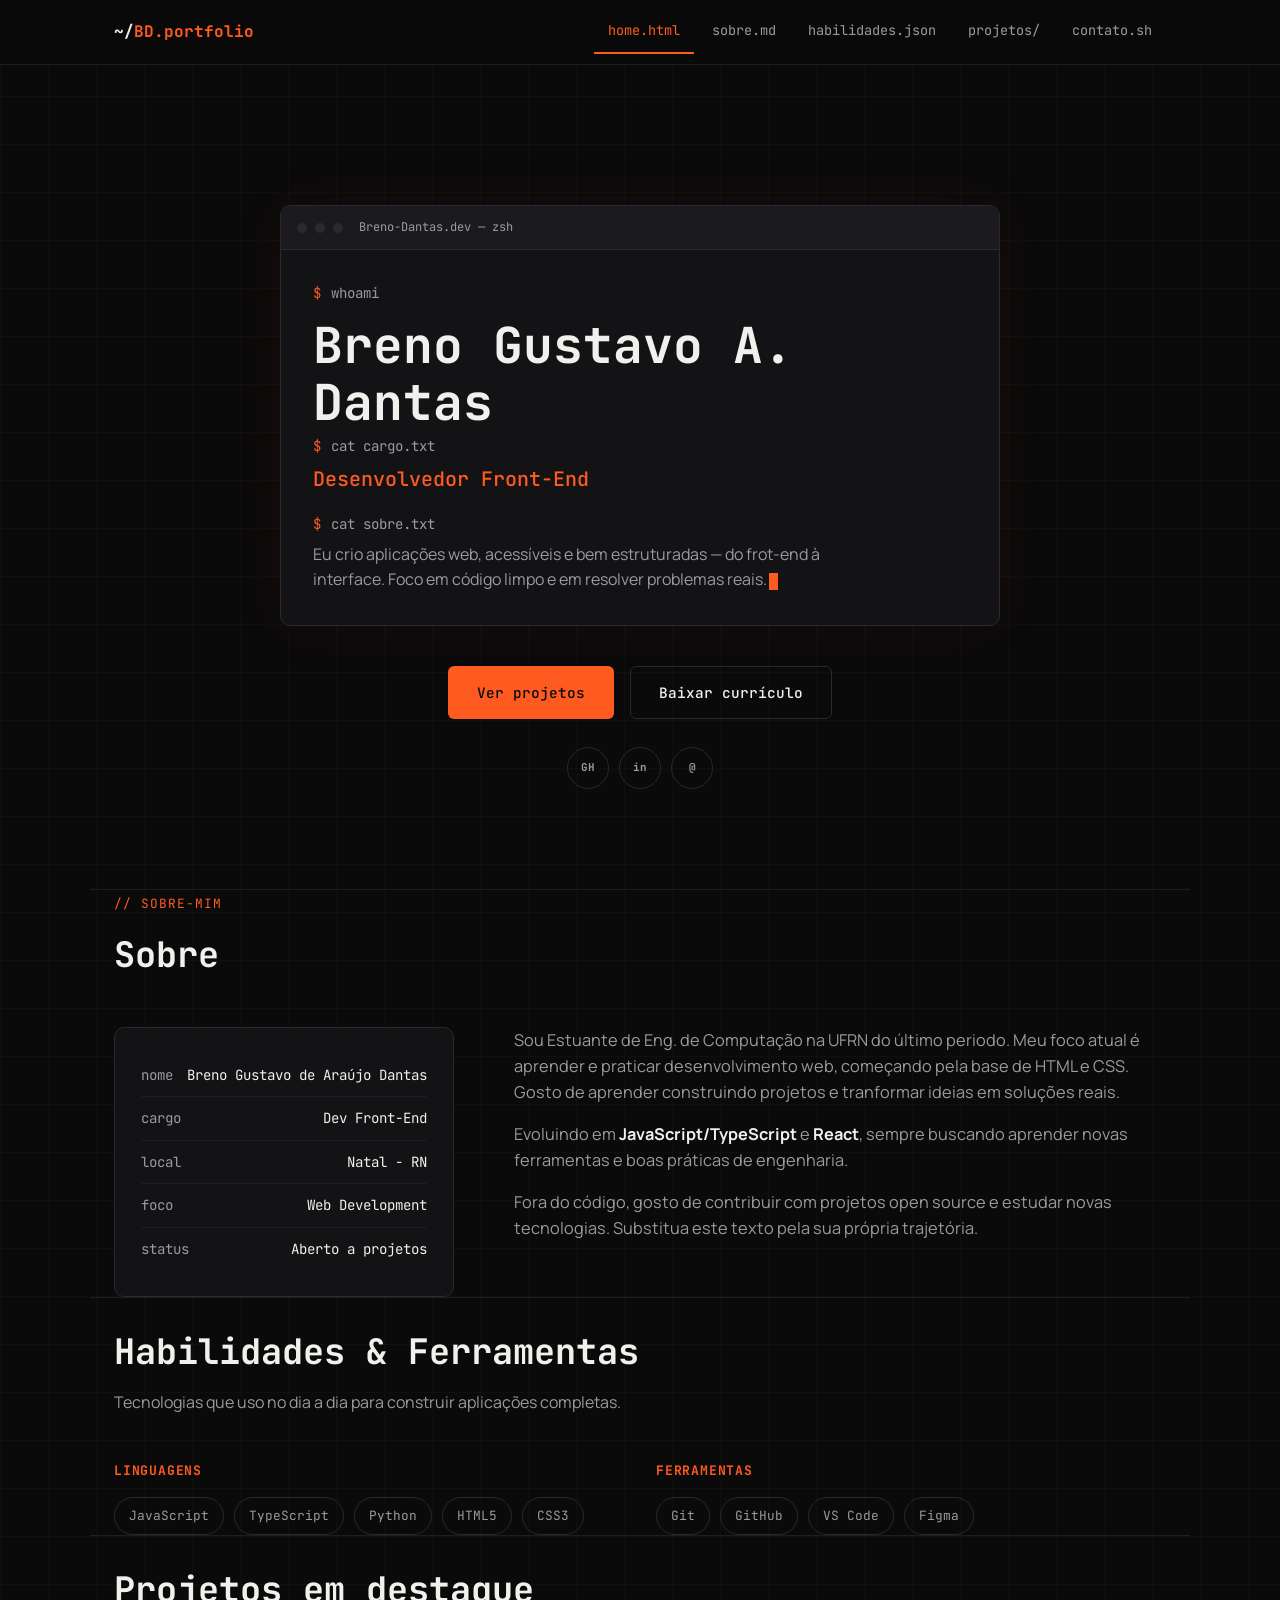
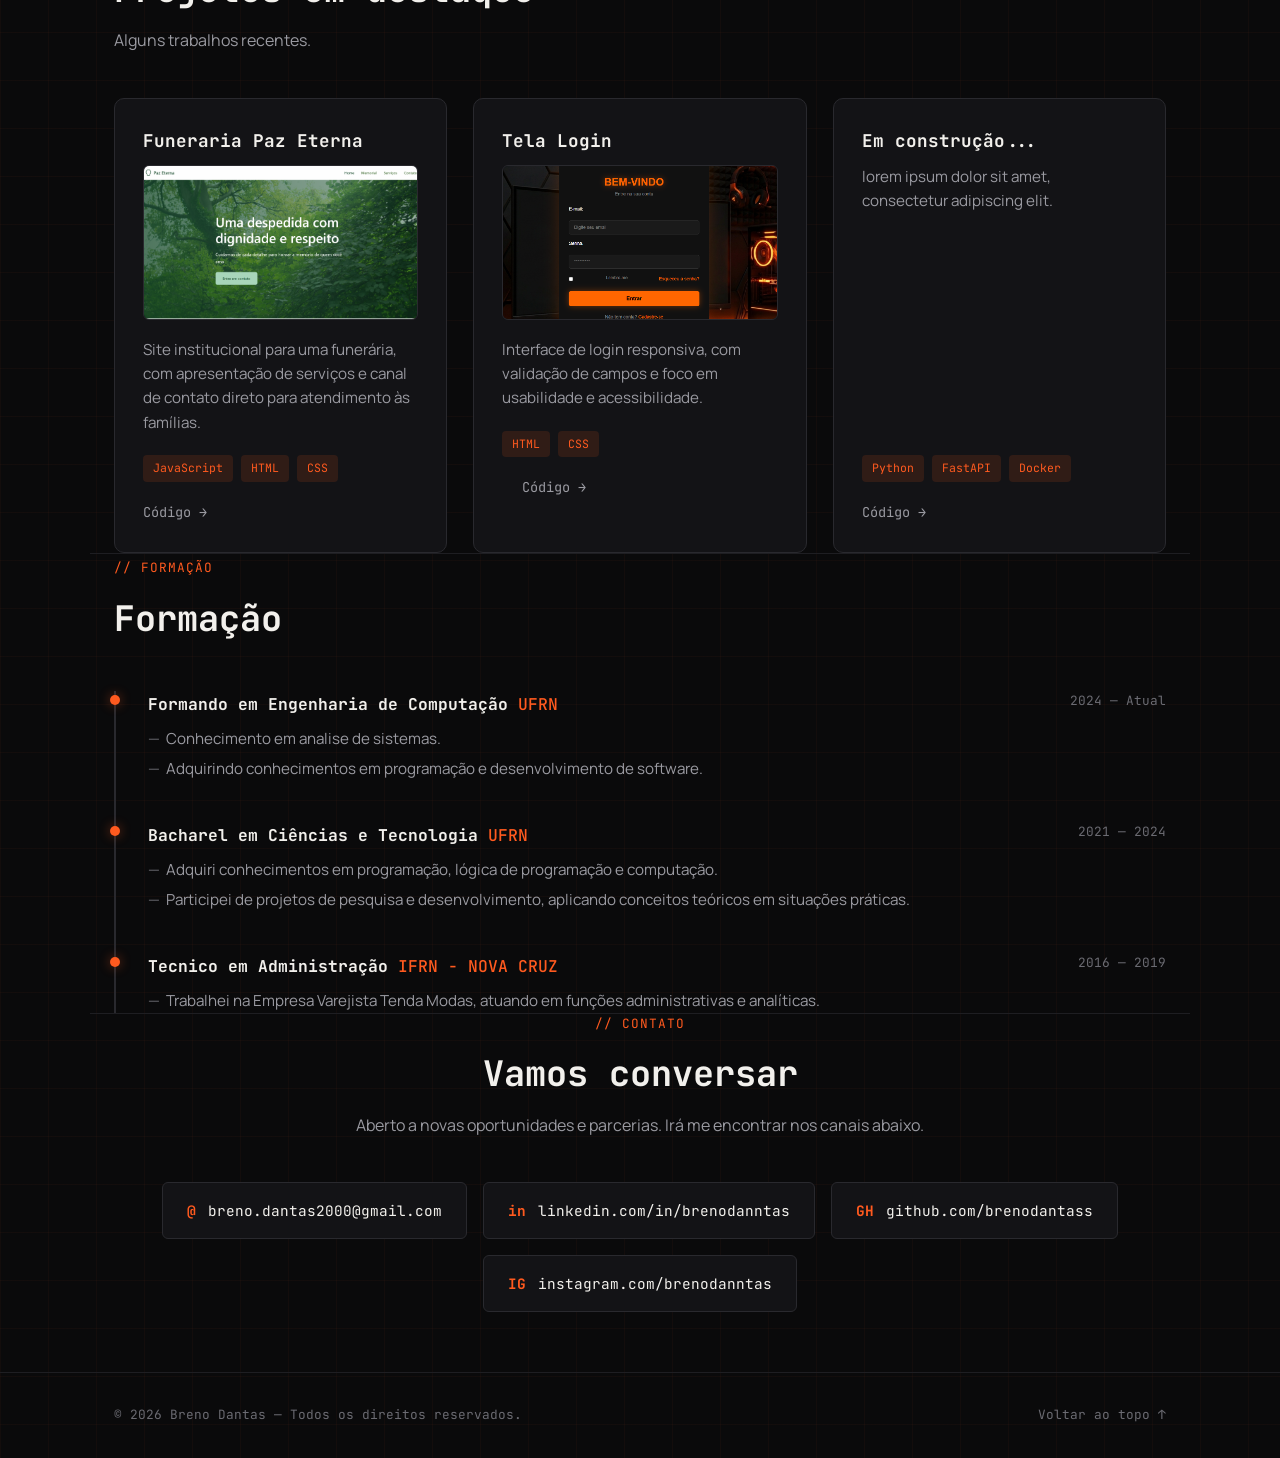
==== commit 710c793f: "front" ====
--- a/inicio/index.html
+++ b/inicio/index.html
@@ -4,7 +4,7 @@
 <meta charset="UTF-8">
 <meta name="viewport" content="width=device-width, initial-scale=1.0">
 <meta name="theme-color" content="#0a0a0b">
-<meta name="description" content="Portfólio profissional de desenvolvedor(a) full stack — projetos, habilidades e experiência.">
+<meta name="description" content="Portfólio">
 <title>Breno Dantas — Desenvolvedor Front-End | Portfólio</title>
 <link rel="preconnect" href="https://fonts.googleapis.com">
 <link rel="preconnect" href="https://fonts.gstatic.com" crossorigin>
@@ -53,7 +53,7 @@
 
         <div class="terminal-line"><span class="prompt">$</span><span>cat sobre.txt</span></div>
         <p class="terminal-output-desc">
-          Eu crio aplicações web rápidas, acessíveis e bem estruturadas — do back-end à interface. Foco em código limpo e em resolver problemas reais.<span class="cursor" aria-hidden="true"></span>
+          Eu crio aplicações web, acessíveis e bem estruturadas — do frot-end à interface. Foco em código limpo e em resolver problemas reais.<span class="cursor" aria-hidden="true"></span>
         </p>
       </div>
     </div>
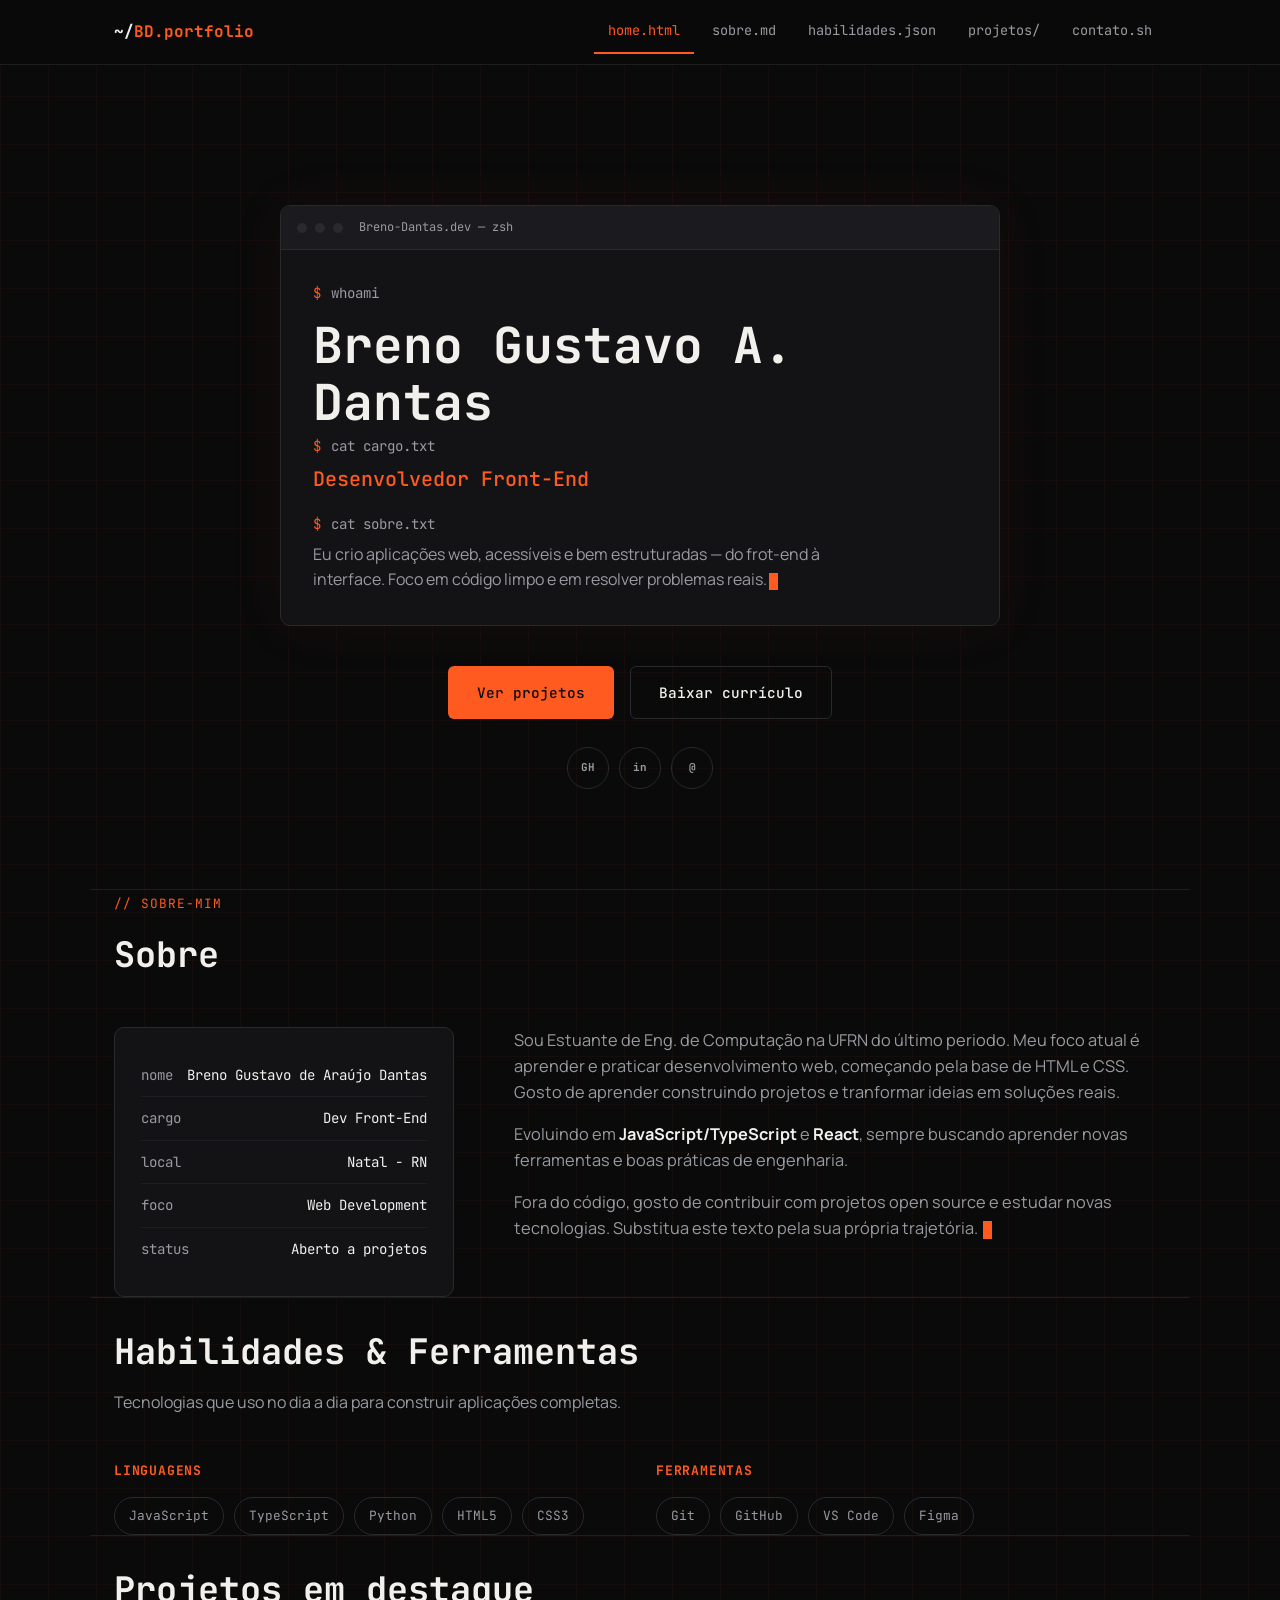
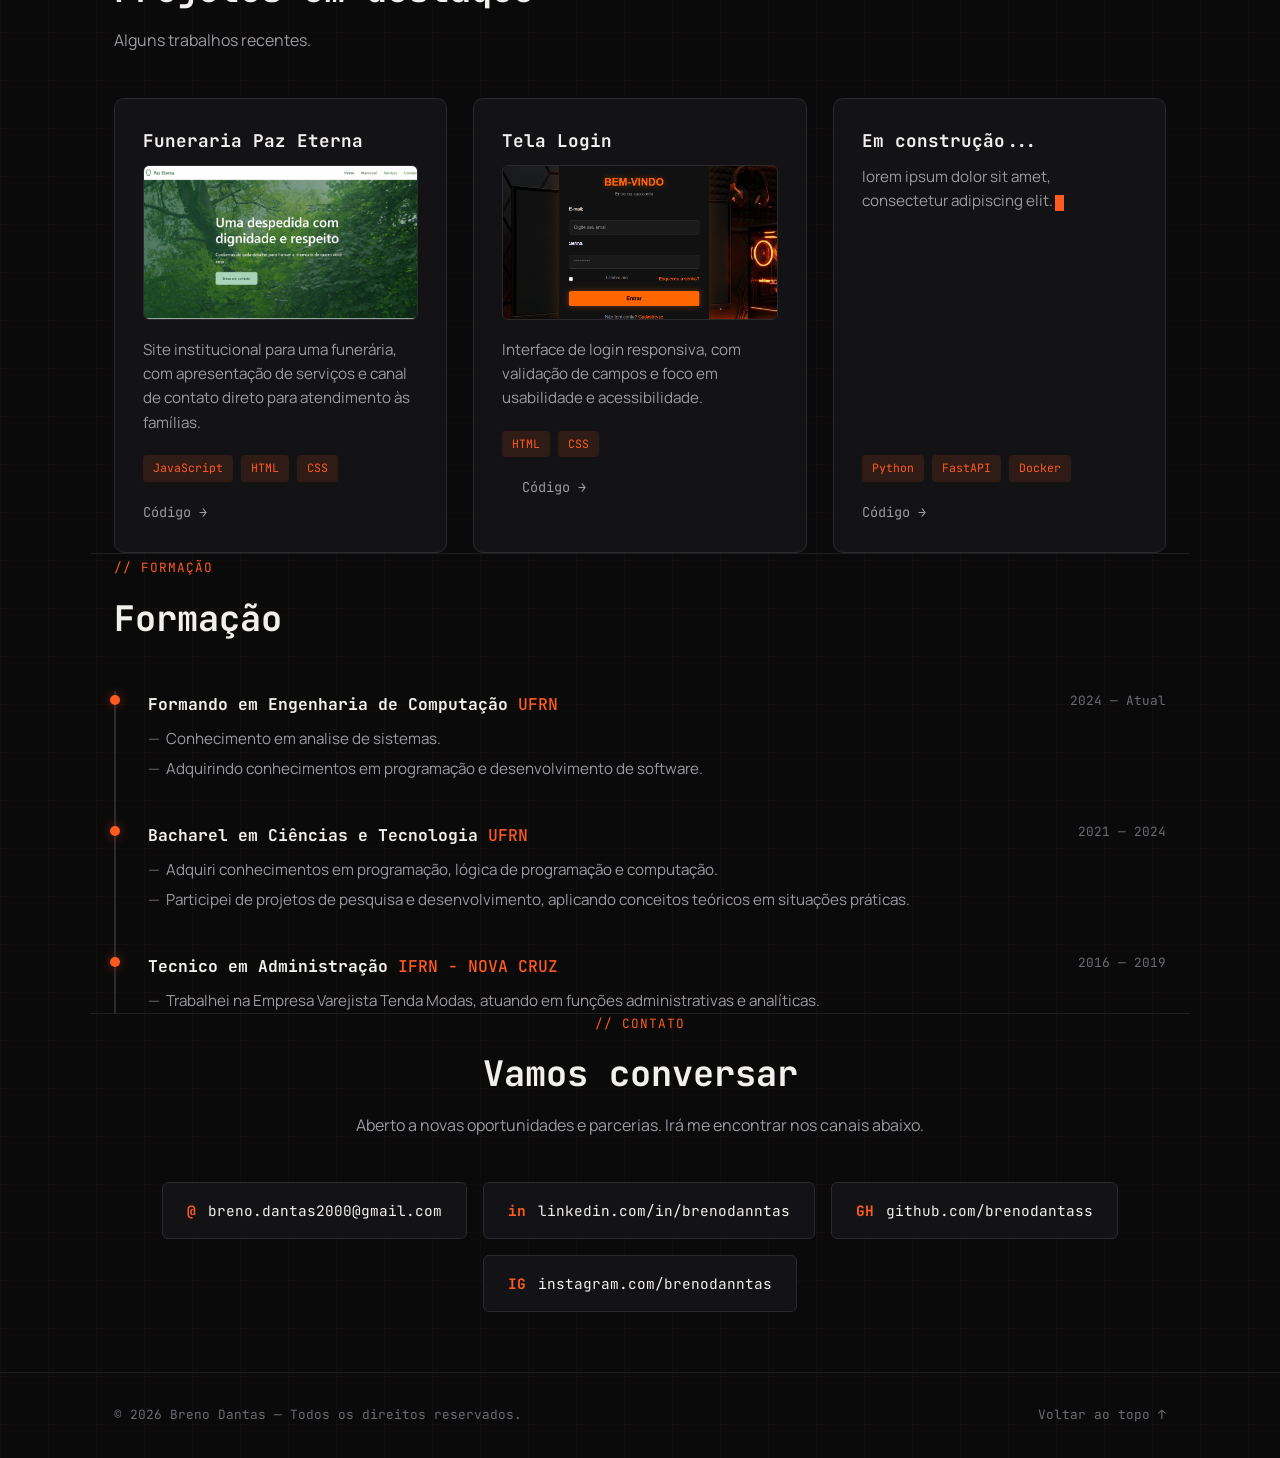
==== commit c3b814e2: "cursor" ====
--- a/inicio/index.html
+++ b/inicio/index.html
@@ -79,7 +79,7 @@
 
     <div class="about-grid">
       <div class="profile-card">
-        <div class="row"><span class="key">nome</span><span class="val">Breno Gustavo de Araújo Dantas</span></div>
+        <div class="row"><span class="key">nome</span><span class="val">Breno Gustavo de Araújo Dantas</span> </div>
         <div class="row"><span class="key">cargo</span><span class="val">Dev Front-End</span></div>
         <div class="row"><span class="key">local</span><span class="val">Natal - RN</span></div>
         <div class="row"><span class="key">foco</span><span class="val">Web Development</span></div>
@@ -95,6 +95,7 @@
         </p>
         <p>
           Fora do código, gosto de contribuir com projetos open source e estudar novas tecnologias. Substitua este texto pela sua própria trajetória.
+          <span class="cursor" aria-hidden="true"></span>
         </p>
       </div>
     </div>
@@ -177,7 +178,7 @@
 
       <div class="project-card">
         <h3>Em construção...</h3>
-        <p>lorem ipsum dolor sit amet, consectetur adipiscing elit.</p>
+        <p>lorem ipsum dolor sit amet, consectetur adipiscing elit.<span class="cursor" aria-hidden="true"></span></p>
         <div class="project-tags">
           <span>Python</span><span>FastAPI</span><span>Docker</span>
         </div>
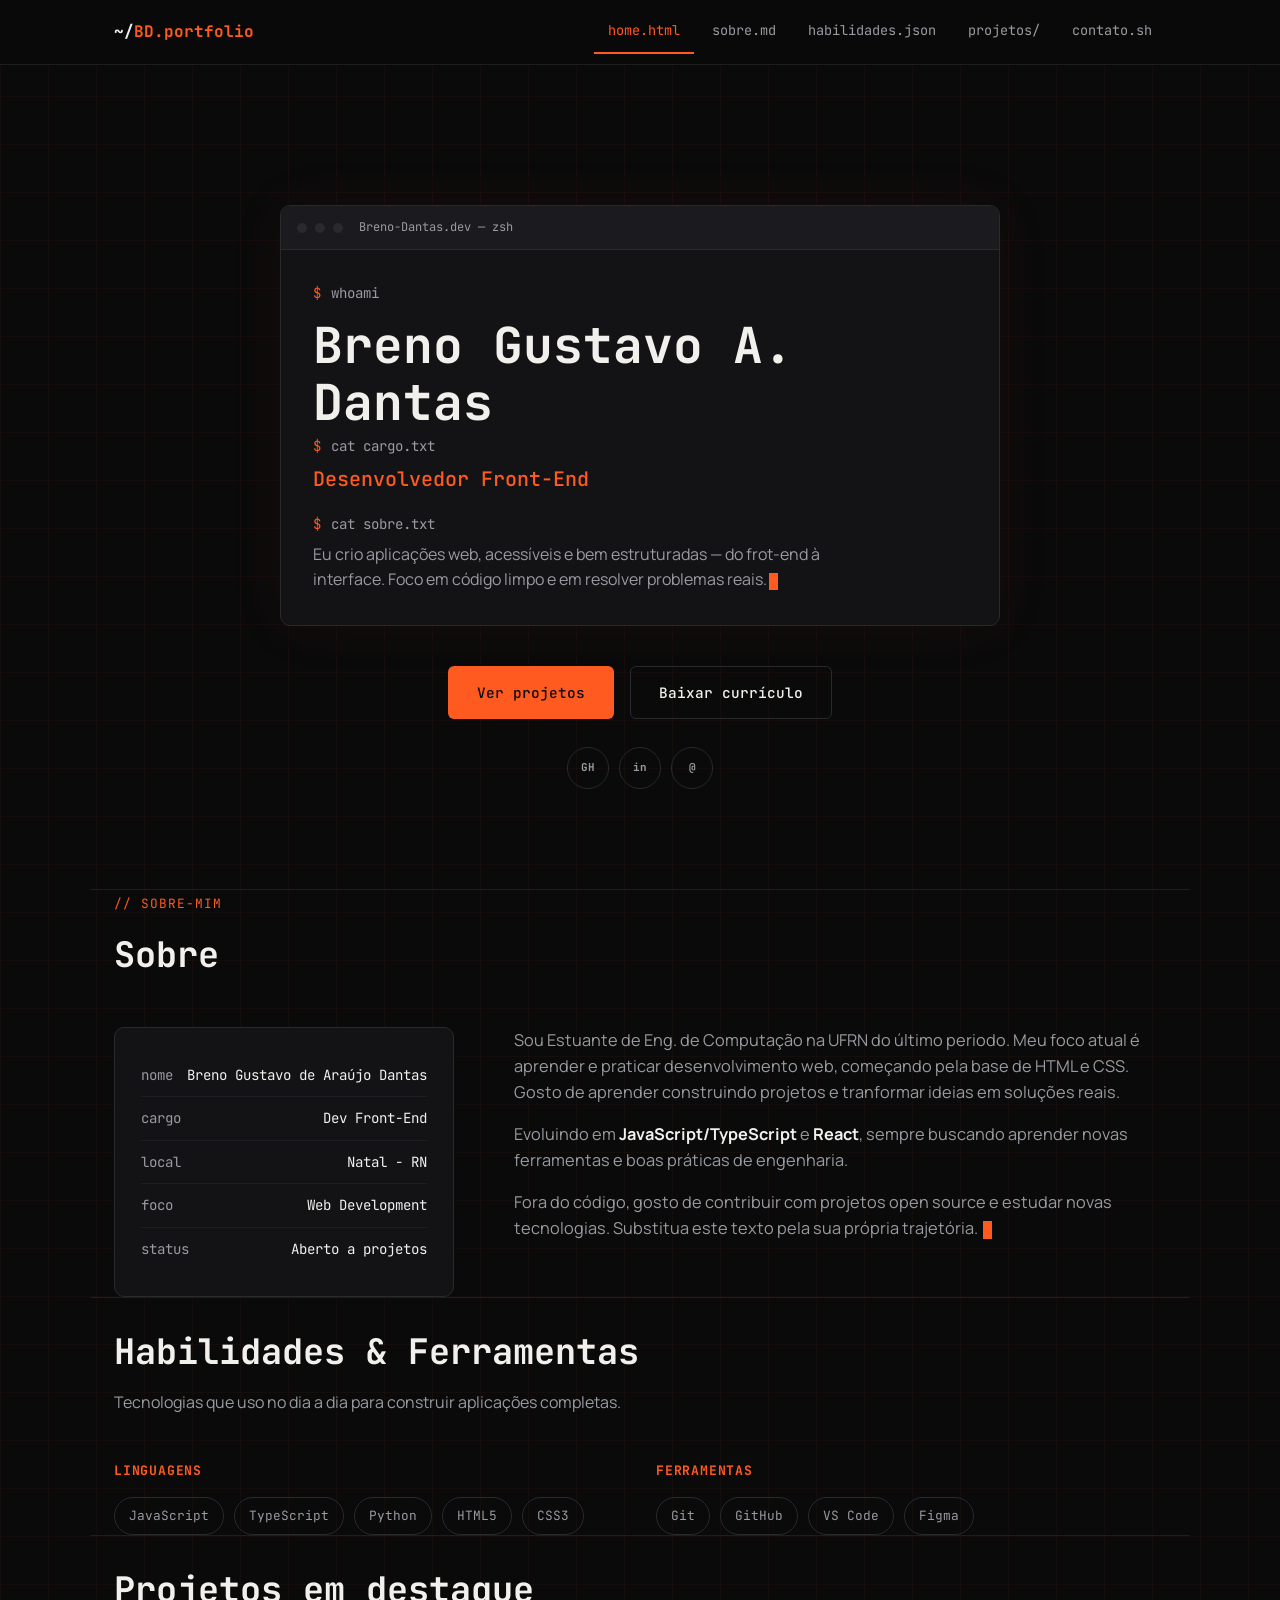
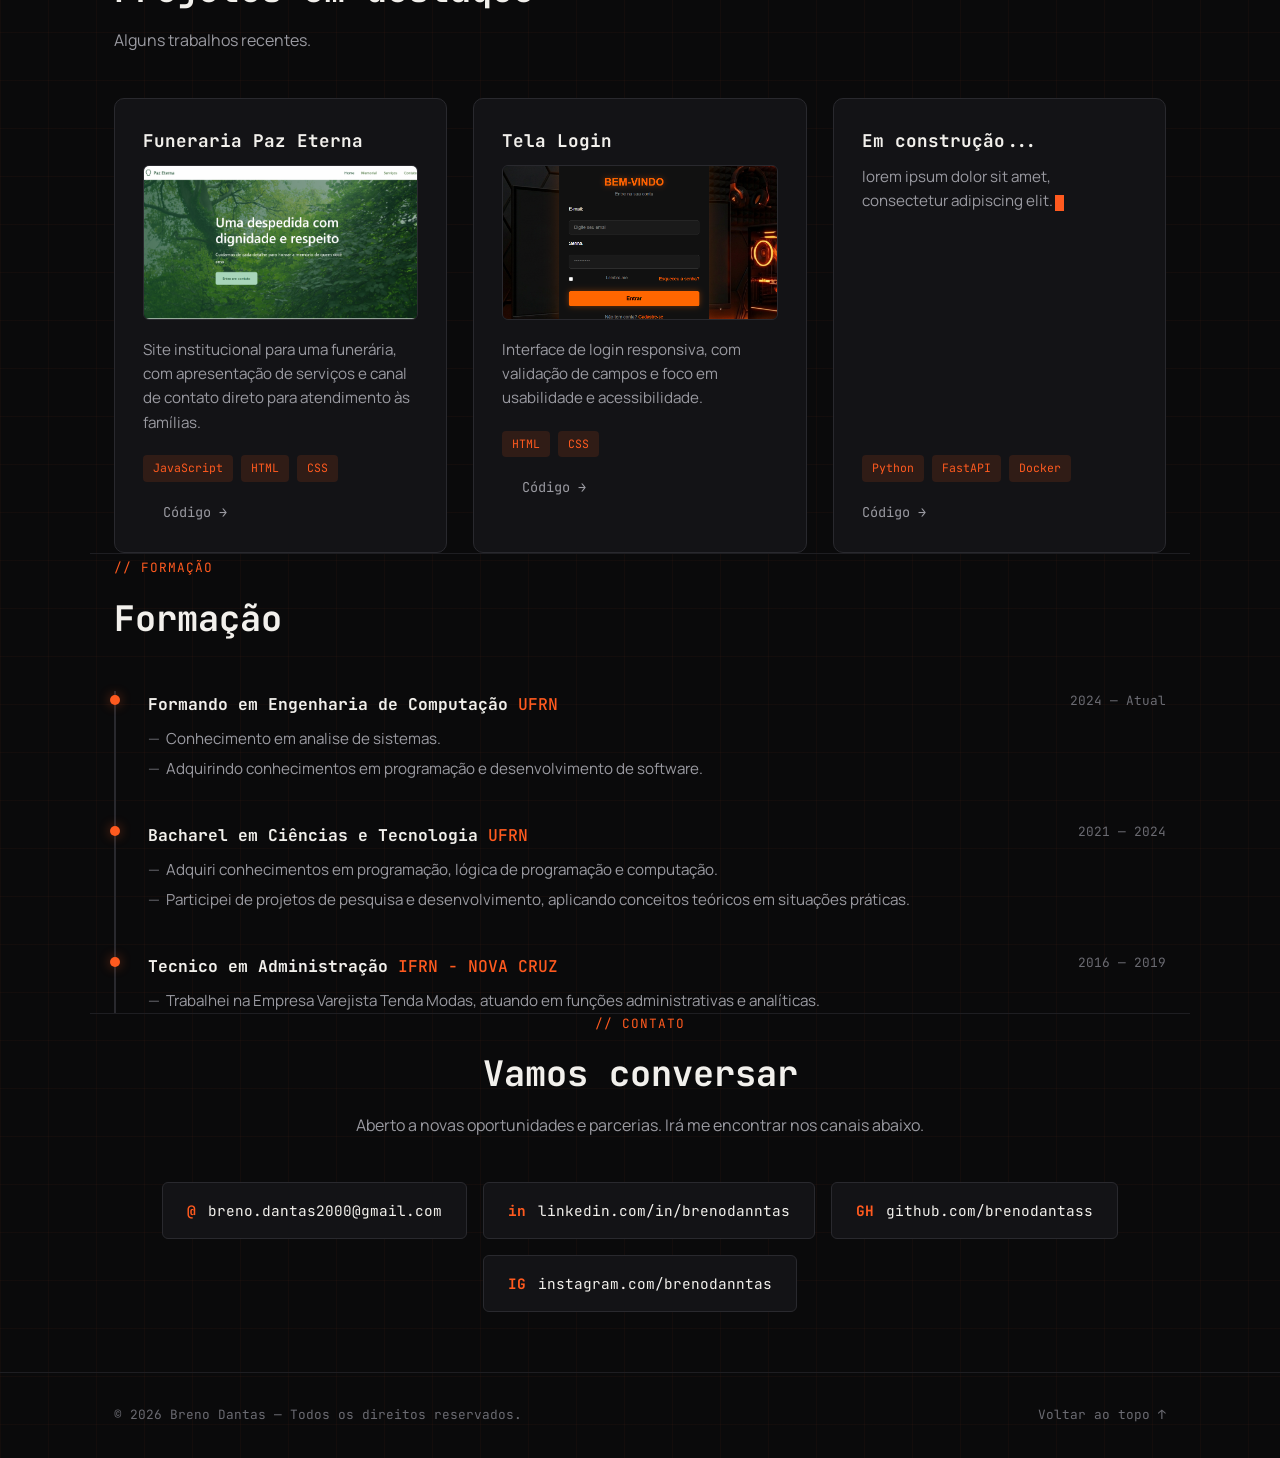
==== commit fc875d99: "link" ====
--- a/inicio/index.html
+++ b/inicio/index.html
@@ -143,20 +143,20 @@
       <h2 class="section-title">Projetos em destaque</h2>
       <p class="section-sub">Alguns trabalhos recentes.</p>
     </div>
-
     <div class="project-grid">
       <div class="project-card">
+        <a href="https://brenodantass.github.io/Funeraria/#home" target="_blank">
         <h3>Funeraria Paz Eterna</h3>
-        <div class="project-media">
-        <img src="../imagens/print-fun.png" alt="Captura de tela do Projeto 1" loading="lazy">
-        </div>
-        <p>Site institucional para uma funerária, com apresentação de serviços e canal de contato direto para atendimento às famílias.</p>
-        <div class="project-tags">
-          <span>JavaScript</span><span>HTML</span><span>CSS</span>
-        </div>
-        <div class="project-links">
-          <a href="https://github.com/brenodantass/Funeraria" target="_blank" rel="noopener">Código →</a>
-
+          <div class="project-media">
+          <img src="../imagens/print-fun.png" alt="Captura de tela do Projeto 1" loading="lazy">
+          </div>
+          <p>Site institucional para uma funerária, com apresentação de serviços e canal de contato direto para atendimento às famílias.</p>
+          <div class="project-tags">
+            <span>JavaScript</span><span>HTML</span><span>CSS</span>
+          </div>
+          <div class="project-links">
+            <a href="https://github.com/brenodantass/Funeraria" target="_blank" rel="noopener">Código →</a>
+        </a>
         </div>
       </div>
 
